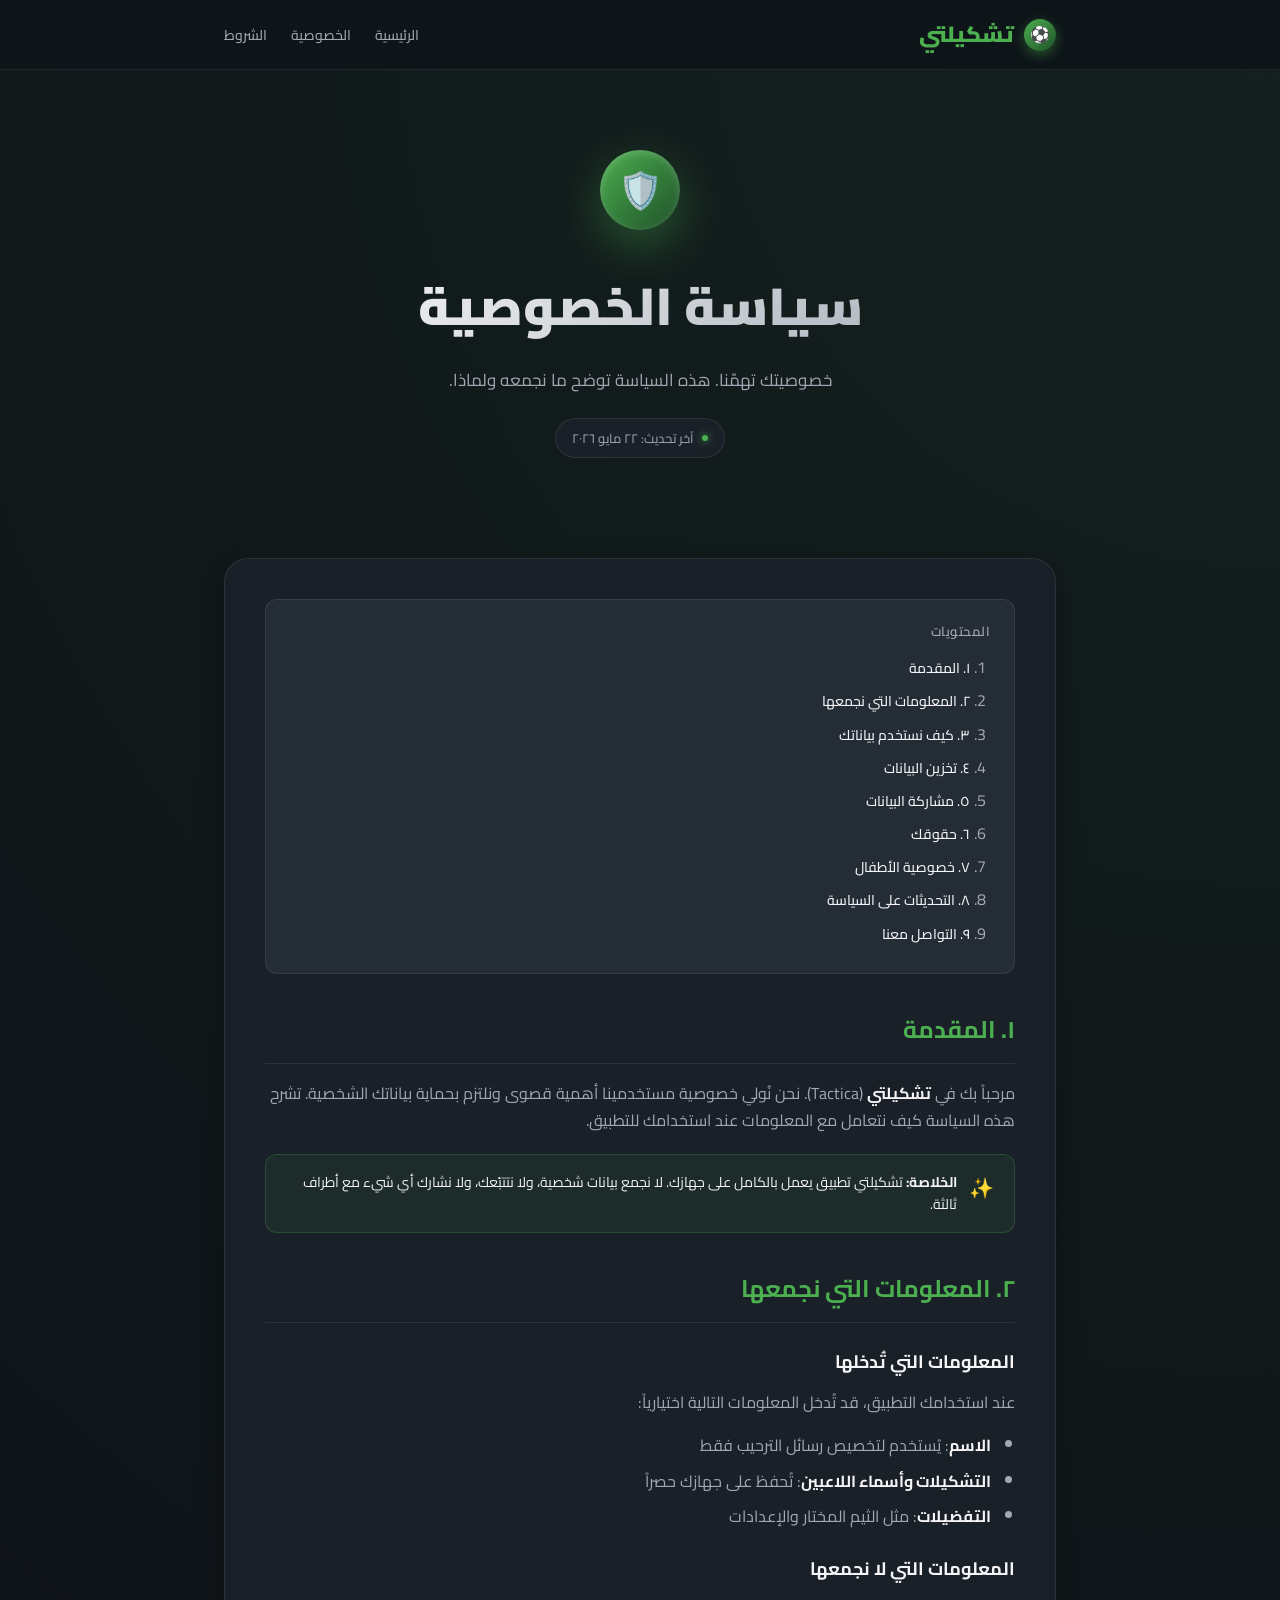
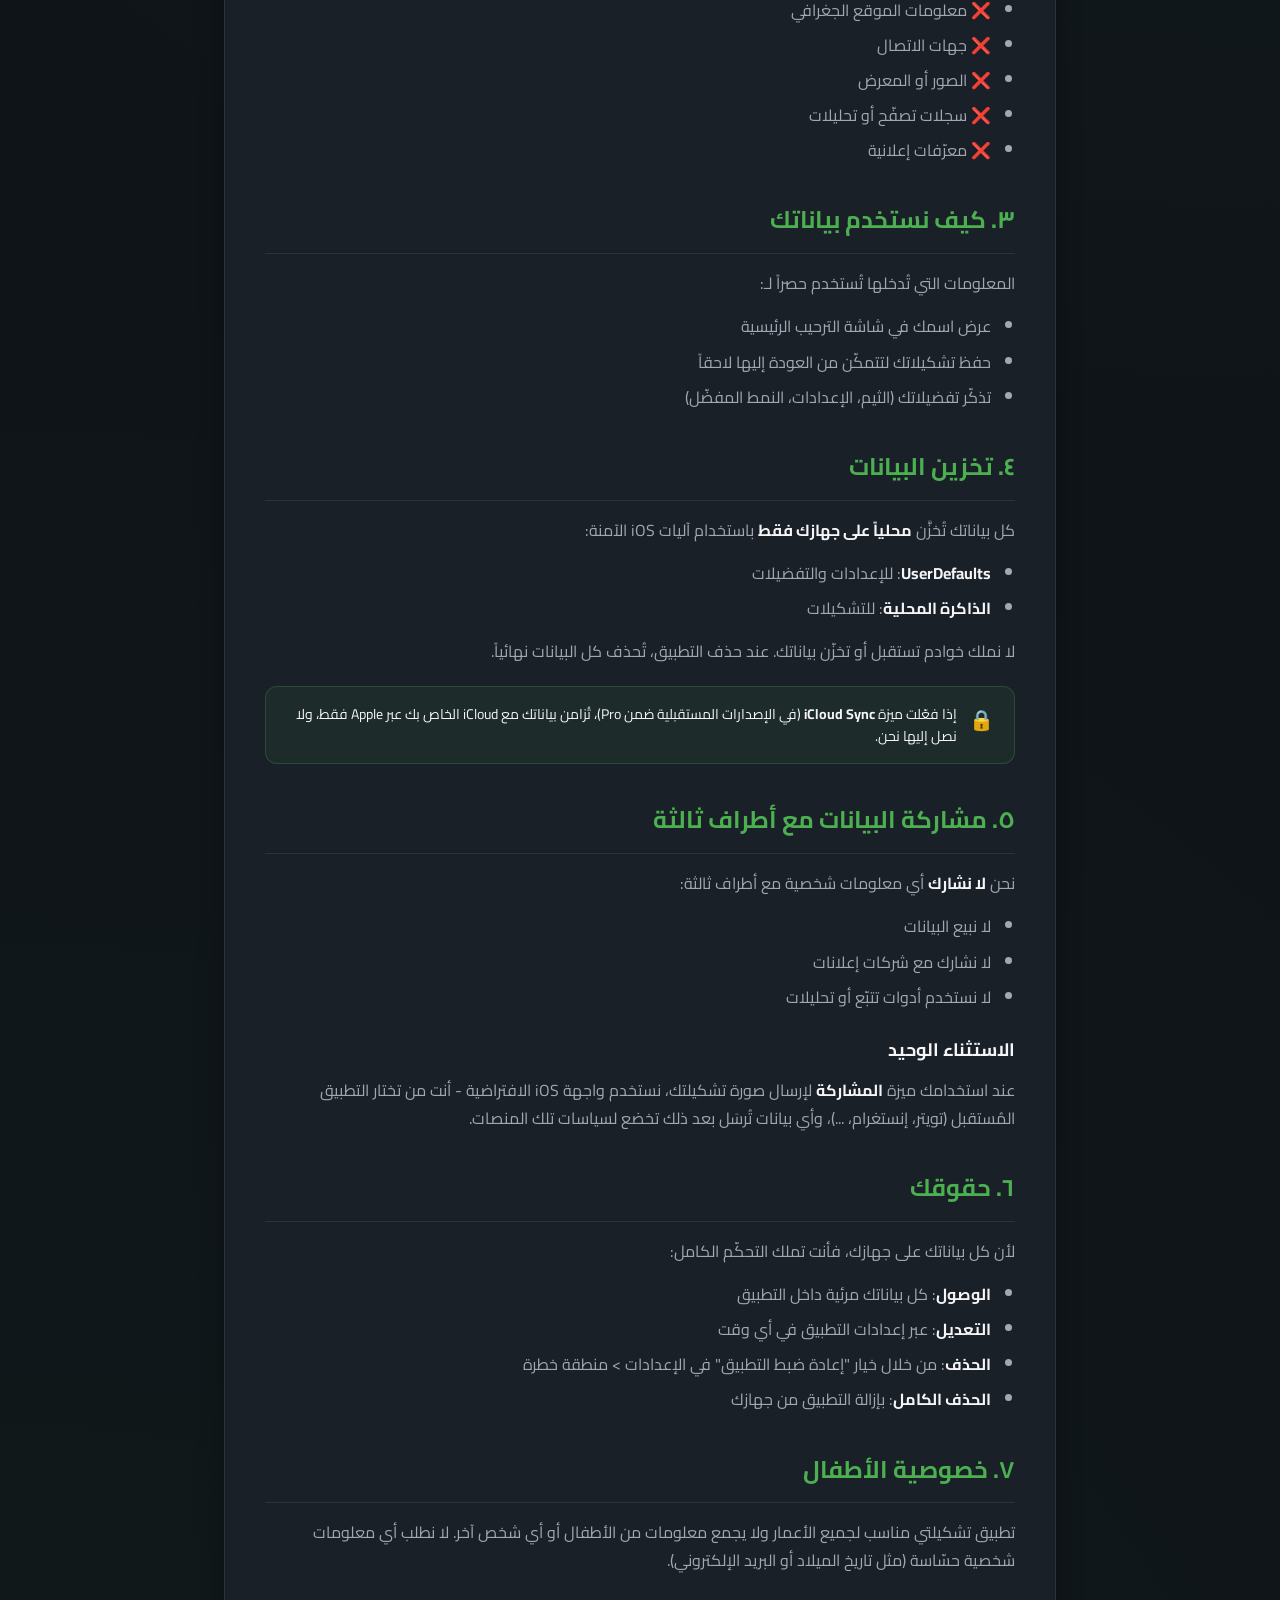
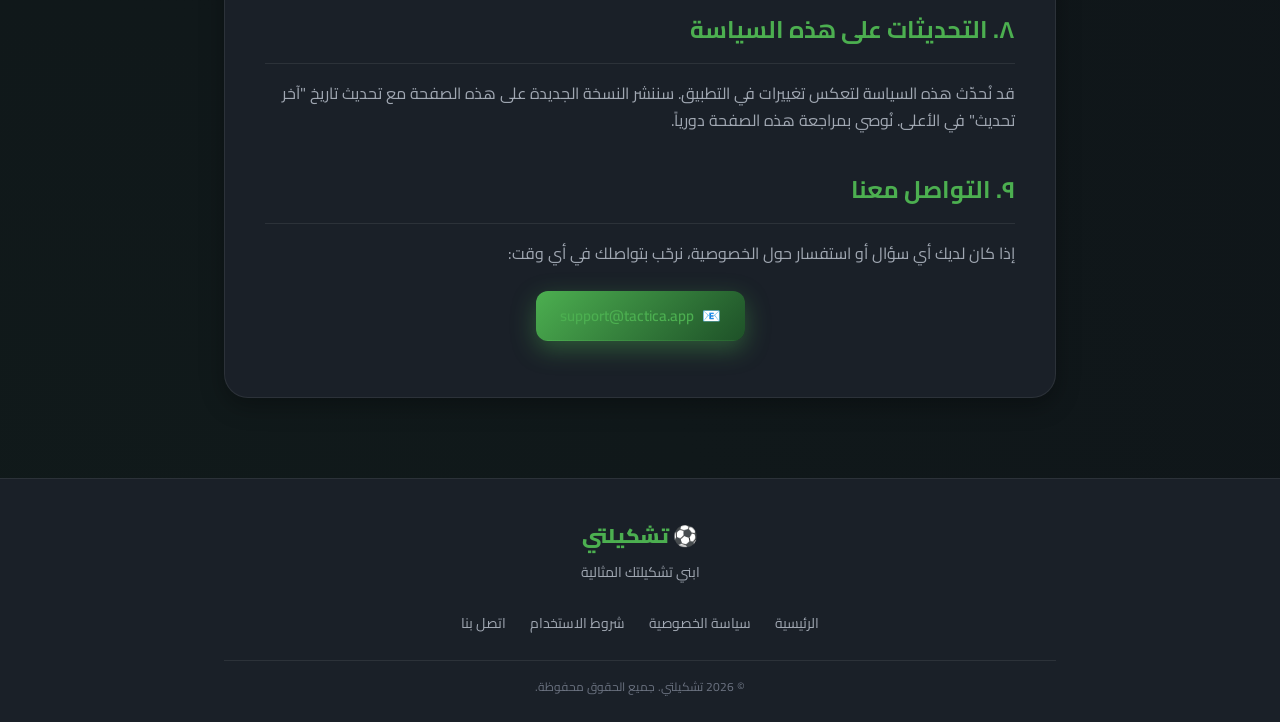
==== privacy.html @ 448132c6 "first commit: initial web pages (landing, privacy, terms)" ====
<!DOCTYPE html>
<html lang="ar" dir="rtl">
<head>
    <meta charset="UTF-8">
    <meta name="viewport" content="width=device-width, initial-scale=1.0">
    <meta name="description" content="سياسة الخصوصية لتطبيق تشكيلتي">
    <meta name="theme-color" content="#0F1419">
    <title>سياسة الخصوصية - تشكيلتي</title>
    <link rel="stylesheet" href="styles.css">
</head>
<body>

    <!-- Navbar -->
    <nav class="navbar">
        <div class="navbar-inner">
            <a href="index.html" class="logo">
                <span class="logo-icon">⚽</span>
                <span>تشكيلتي</span>
            </a>
            <ul class="nav-links">
                <li><a href="index.html">الرئيسية</a></li>
                <li><a href="privacy.html">الخصوصية</a></li>
                <li><a href="terms.html">الشروط</a></li>
            </ul>
        </div>
    </nav>

    <!-- Hero -->
    <section class="hero">
        <div class="container">
            <div class="hero-icon">🛡️</div>
            <h1>سياسة الخصوصية</h1>
            <p class="hero-subtitle">خصوصيتك تهمّنا. هذه السياسة توضح ما نجمعه ولماذا.</p>
            <div class="hero-meta">
                <span class="hero-meta-dot"></span>
                <span>آخر تحديث: ٢٢ مايو ٢٠٢٦</span>
            </div>
        </div>
    </section>

    <!-- Content -->
    <section class="content">
        <div class="container">
            <div class="content-card">

                <!-- TOC -->
                <div class="toc">
                    <div class="toc-title">المحتويات</div>
                    <ol>
                        <li><a href="#intro">١. المقدمة</a></li>
                        <li><a href="#collected">٢. المعلومات التي نجمعها</a></li>
                        <li><a href="#usage">٣. كيف نستخدم بياناتك</a></li>
                        <li><a href="#storage">٤. تخزين البيانات</a></li>
                        <li><a href="#sharing">٥. مشاركة البيانات</a></li>
                        <li><a href="#rights">٦. حقوقك</a></li>
                        <li><a href="#children">٧. خصوصية الأطفال</a></li>
                        <li><a href="#changes">٨. التحديثات على السياسة</a></li>
                        <li><a href="#contact">٩. التواصل معنا</a></li>
                    </ol>
                </div>

                <h2 id="intro">١. المقدمة</h2>
                <p>مرحباً بك في <strong>تشكيلتي</strong> (Tactica). نحن نُولي خصوصية مستخدمينا أهمية قصوى ونلتزم بحماية بياناتك الشخصية. تشرح هذه السياسة كيف نتعامل مع المعلومات عند استخدامك للتطبيق.</p>

                <div class="info-box">
                    <span class="info-box-icon">✨</span>
                    <div class="info-box-content">
                        <strong>الخلاصة:</strong> تشكيلتي تطبيق يعمل بالكامل على جهازك. لا نجمع بيانات شخصية، ولا نتتبّعك، ولا نشارك أي شيء مع أطراف ثالثة.
                    </div>
                </div>

                <h2 id="collected">٢. المعلومات التي نجمعها</h2>

                <h3>المعلومات التي تُدخلها</h3>
                <p>عند استخدامك التطبيق، قد تُدخل المعلومات التالية اختيارياً:</p>
                <ul>
                    <li><strong>الاسم</strong>: يُستخدم لتخصيص رسائل الترحيب فقط</li>
                    <li><strong>التشكيلات وأسماء اللاعبين</strong>: تُحفظ على جهازك حصراً</li>
                    <li><strong>التفضيلات</strong>: مثل الثيم المختار والإعدادات</li>
                </ul>

                <h3>المعلومات التي لا نجمعها</h3>
                <ul>
                    <li>❌ معلومات الموقع الجغرافي</li>
                    <li>❌ جهات الاتصال</li>
                    <li>❌ الصور أو المعرض</li>
                    <li>❌ سجلات تصفّح أو تحليلات</li>
                    <li>❌ معرّفات إعلانية</li>
                </ul>

                <h2 id="usage">٣. كيف نستخدم بياناتك</h2>
                <p>المعلومات التي تُدخلها تُستخدم حصراً لـ:</p>
                <ul>
                    <li>عرض اسمك في شاشة الترحيب الرئيسية</li>
                    <li>حفظ تشكيلاتك لتتمكّن من العودة إليها لاحقاً</li>
                    <li>تذكّر تفضيلاتك (الثيم، الإعدادات، النمط المفضّل)</li>
                </ul>

                <h2 id="storage">٤. تخزين البيانات</h2>
                <p>كل بياناتك تُخزَّن <strong>محلياً على جهازك فقط</strong> باستخدام آليات iOS الآمنة:</p>
                <ul>
                    <li><strong>UserDefaults</strong>: للإعدادات والتفضيلات</li>
                    <li><strong>الذاكرة المحلية</strong>: للتشكيلات</li>
                </ul>
                <p>لا نملك خوادم تستقبل أو تخزّن بياناتك. عند حذف التطبيق، تُحذف كل البيانات نهائياً.</p>

                <div class="info-box">
                    <span class="info-box-icon">🔒</span>
                    <div class="info-box-content">
                        إذا فعّلت ميزة <strong>iCloud Sync</strong> (في الإصدارات المستقبلية ضمن Pro)، تُزامن بياناتك مع iCloud الخاص بك عبر Apple فقط، ولا نصل إليها نحن.
                    </div>
                </div>

                <h2 id="sharing">٥. مشاركة البيانات مع أطراف ثالثة</h2>
                <p>نحن <strong>لا نشارك</strong> أي معلومات شخصية مع أطراف ثالثة:</p>
                <ul>
                    <li>لا نبيع البيانات</li>
                    <li>لا نشارك مع شركات إعلانات</li>
                    <li>لا نستخدم أدوات تتبّع أو تحليلات</li>
                </ul>

                <h3>الاستثناء الوحيد</h3>
                <p>عند استخدامك ميزة <strong>المشاركة</strong> لإرسال صورة تشكيلتك، نستخدم واجهة iOS الافتراضية - أنت من تختار التطبيق المُستقبل (تويتر، إنستغرام، ...)، وأي بيانات تُرسَل بعد ذلك تخضع لسياسات تلك المنصات.</p>

                <h2 id="rights">٦. حقوقك</h2>
                <p>لأن كل بياناتك على جهازك، فأنت تملك التحكّم الكامل:</p>
                <ul>
                    <li><strong>الوصول</strong>: كل بياناتك مرئية داخل التطبيق</li>
                    <li><strong>التعديل</strong>: عبر إعدادات التطبيق في أي وقت</li>
                    <li><strong>الحذف</strong>: من خلال خيار "إعادة ضبط التطبيق" في الإعدادات > منطقة خطرة</li>
                    <li><strong>الحذف الكامل</strong>: بإزالة التطبيق من جهازك</li>
                </ul>

                <h2 id="children">٧. خصوصية الأطفال</h2>
                <p>تطبيق تشكيلتي مناسب لجميع الأعمار ولا يجمع معلومات من الأطفال أو أي شخص آخر. لا نطلب أي معلومات شخصية حسّاسة (مثل تاريخ الميلاد أو البريد الإلكتروني).</p>

                <h2 id="changes">٨. التحديثات على هذه السياسة</h2>
                <p>قد نُحدّث هذه السياسة لتعكس تغييرات في التطبيق. سننشر النسخة الجديدة على هذه الصفحة مع تحديث تاريخ "آخر تحديث" في الأعلى. نُوصي بمراجعة هذه الصفحة دورياً.</p>

                <h2 id="contact">٩. التواصل معنا</h2>
                <p>إذا كان لديك أي سؤال أو استفسار حول الخصوصية، نرحّب بتواصلك في أي وقت:</p>
                <p style="text-align: center; margin-top: 24px;">
                    <a href="mailto:support@tactica.app?subject=استفسار%20الخصوصية" class="btn btn-primary">
                        <span>📧</span>
                        <span>support@tactica.app</span>
                    </a>
                </p>

            </div>
        </div>
    </section>

    <!-- Footer -->
    <footer class="footer">
        <div class="container">
            <div class="footer-logo">⚽ تشكيلتي</div>
            <p class="footer-tagline">ابني تشكيلتك المثالية</p>
            <ul class="footer-links">
                <li><a href="index.html">الرئيسية</a></li>
                <li><a href="privacy.html">سياسة الخصوصية</a></li>
                <li><a href="terms.html">شروط الاستخدام</a></li>
                <li><a href="mailto:support@tactica.app">اتصل بنا</a></li>
            </ul>
            <p class="footer-copyright">
                © 2026 تشكيلتي. جميع الحقوق محفوظة.
            </p>
        </div>
    </footer>

</body>
</html>
---- styles.css ----
/* ============================================
   تشكيلتي - Tactica
   Shared styles for all web pages
   ============================================ */

@import url('https://fonts.googleapis.com/css2?family=Cairo:wght@400;500;600;700;900&display=swap');

/* ===== Reset ===== */
*, *::before, *::after {
    margin: 0;
    padding: 0;
    box-sizing: border-box;
}

/* ===== Theme Variables ===== */
:root {
    --bg-primary:    #0F1419;
    --bg-secondary:  #1A2028;
    --bg-tertiary:   #242C36;
    --text-primary:  #F5F5F7;
    --text-secondary:#A1A8B3;
    --text-muted:    #6B7280;
    --brand-primary: #1E5128;
    --brand-accent:  #4CAF50;
    --brand-accent-glow: rgba(76, 175, 80, 0.4);
    --brand-premium: #F5C518;
    --border-light:  rgba(255, 255, 255, 0.08);
    --error:         #EF4444;
    --success:       #10B981;
    --radius-sm:     8px;
    --radius-md:     12px;
    --radius-lg:     16px;
    --radius-xl:     24px;
    --shadow-md:     0 8px 24px rgba(0, 0, 0, 0.3);
    --shadow-lg:     0 16px 48px rgba(0, 0, 0, 0.4);
}

/* ===== Base ===== */
html {
    direction: rtl;
    scroll-behavior: smooth;
}

body {
    font-family: 'Cairo', -apple-system, BlinkMacSystemFont, sans-serif;
    background: var(--bg-primary);
    color: var(--text-primary);
    line-height: 1.7;
    min-height: 100vh;
    overflow-x: hidden;
    background-image:
        radial-gradient(circle at top right, rgba(76, 175, 80, 0.08), transparent 50%),
        radial-gradient(circle at bottom left, rgba(30, 81, 40, 0.1), transparent 50%);
}

/* ===== Container ===== */
.container {
    max-width: 880px;
    margin: 0 auto;
    padding: 0 24px;
}

/* ===== Navbar ===== */
.navbar {
    position: sticky;
    top: 0;
    z-index: 100;
    background: rgba(15, 20, 25, 0.85);
    backdrop-filter: blur(20px);
    -webkit-backdrop-filter: blur(20px);
    border-bottom: 1px solid var(--border-light);
    padding: 16px 0;
}

.navbar-inner {
    display: flex;
    align-items: center;
    justify-content: space-between;
    max-width: 880px;
    margin: 0 auto;
    padding: 0 24px;
}

.logo {
    display: flex;
    align-items: center;
    gap: 10px;
    font-size: 22px;
    font-weight: 900;
    color: var(--brand-accent);
    text-decoration: none;
}

.logo-icon {
    width: 32px;
    height: 32px;
    background: linear-gradient(135deg, var(--brand-accent), var(--brand-primary));
    border-radius: 50%;
    display: flex;
    align-items: center;
    justify-content: center;
    font-size: 16px;
    box-shadow: 0 4px 12px var(--brand-accent-glow);
}

.nav-links {
    display: flex;
    gap: 24px;
    list-style: none;
}

.nav-links a {
    color: var(--text-secondary);
    text-decoration: none;
    font-weight: 500;
    font-size: 14px;
    transition: color 0.2s;
}

.nav-links a:hover {
    color: var(--brand-accent);
}

/* ===== Hero Section ===== */
.hero {
    padding: 80px 0 60px;
    text-align: center;
    position: relative;
}

.hero-icon {
    width: 80px;
    height: 80px;
    background: linear-gradient(135deg, var(--brand-accent), var(--brand-primary));
    border-radius: 50%;
    margin: 0 auto 32px;
    display: flex;
    align-items: center;
    justify-content: center;
    font-size: 36px;
    box-shadow:
        0 16px 48px var(--brand-accent-glow),
        inset 0 2px 8px rgba(255, 255, 255, 0.2);
}

.hero h1 {
    font-size: clamp(32px, 6vw, 52px);
    font-weight: 900;
    margin-bottom: 16px;
    background: linear-gradient(135deg, #fff, var(--text-secondary));
    -webkit-background-clip: text;
    -webkit-text-fill-color: transparent;
    background-clip: text;
}

.hero-subtitle {
    font-size: 17px;
    color: var(--text-secondary);
    max-width: 560px;
    margin: 0 auto;
    line-height: 1.6;
}

.hero-meta {
    margin-top: 24px;
    display: inline-flex;
    align-items: center;
    gap: 8px;
    padding: 8px 16px;
    background: var(--bg-secondary);
    border: 1px solid var(--border-light);
    border-radius: 999px;
    font-size: 13px;
    color: var(--text-secondary);
}

.hero-meta-dot {
    width: 6px;
    height: 6px;
    background: var(--brand-accent);
    border-radius: 50%;
    box-shadow: 0 0 8px var(--brand-accent);
}

/* ===== Content Card ===== */
.content {
    padding: 40px 0 80px;
}

.content-card {
    background: var(--bg-secondary);
    border: 1px solid var(--border-light);
    border-radius: var(--radius-xl);
    padding: 40px;
    box-shadow: var(--shadow-md);
}

.content-card h2 {
    font-size: 24px;
    font-weight: 700;
    color: var(--brand-accent);
    margin-top: 36px;
    margin-bottom: 16px;
    padding-bottom: 12px;
    border-bottom: 1px solid var(--border-light);
}

.content-card h2:first-child {
    margin-top: 0;
}

.content-card h3 {
    font-size: 18px;
    font-weight: 700;
    color: var(--text-primary);
    margin-top: 24px;
    margin-bottom: 12px;
}

.content-card p {
    color: var(--text-secondary);
    margin-bottom: 16px;
    font-size: 16px;
}

.content-card ul, .content-card ol {
    color: var(--text-secondary);
    margin-bottom: 16px;
    padding-right: 24px;
}

.content-card li {
    margin-bottom: 8px;
}

.content-card strong {
    color: var(--text-primary);
    font-weight: 700;
}

.content-card a {
    color: var(--brand-accent);
    text-decoration: none;
    border-bottom: 1px solid transparent;
    transition: border-color 0.2s;
}

.content-card a:hover {
    border-bottom-color: var(--brand-accent);
}

/* ===== Section TOC ===== */
.toc {
    background: var(--bg-tertiary);
    border-radius: var(--radius-md);
    padding: 20px 24px;
    margin-bottom: 32px;
    border: 1px solid var(--border-light);
}

.toc-title {
    font-size: 13px;
    color: var(--text-secondary);
    font-weight: 600;
    margin-bottom: 12px;
    text-transform: uppercase;
    letter-spacing: 0.5px;
}

.toc ol {
    margin: 0;
    padding-right: 20px;
}

.toc li {
    margin-bottom: 6px;
}

.toc a {
    color: var(--text-primary);
    font-size: 14px;
    font-weight: 500;
}

/* ===== Info Box ===== */
.info-box {
    background: rgba(76, 175, 80, 0.08);
    border: 1px solid rgba(76, 175, 80, 0.25);
    border-radius: var(--radius-md);
    padding: 16px 20px;
    margin: 20px 0;
    display: flex;
    gap: 12px;
    align-items: flex-start;
}

.info-box-icon {
    font-size: 20px;
    flex-shrink: 0;
}

.info-box-content {
    color: var(--text-primary);
    font-size: 14px;
    line-height: 1.6;
}

.info-box.warning {
    background: rgba(245, 158, 11, 0.08);
    border-color: rgba(245, 158, 11, 0.25);
}

/* ===== Buttons ===== */
.btn {
    display: inline-flex;
    align-items: center;
    gap: 8px;
    padding: 12px 24px;
    border-radius: var(--radius-md);
    font-family: inherit;
    font-weight: 600;
    font-size: 15px;
    text-decoration: none;
    cursor: pointer;
    transition: all 0.2s;
    border: none;
}

.btn-primary {
    background: linear-gradient(135deg, var(--brand-accent), var(--brand-primary));
    color: white;
    box-shadow: 0 8px 24px var(--brand-accent-glow);
}

.btn-primary:hover {
    transform: translateY(-2px);
    box-shadow: 0 12px 32px var(--brand-accent-glow);
}

.btn-secondary {
    background: var(--bg-secondary);
    color: var(--text-primary);
    border: 1px solid var(--border-light);
}

.btn-secondary:hover {
    background: var(--bg-tertiary);
}

/* ===== Footer ===== */
.footer {
    background: var(--bg-secondary);
    border-top: 1px solid var(--border-light);
    padding: 40px 0 24px;
    text-align: center;
}

.footer-logo {
    font-size: 20px;
    font-weight: 900;
    color: var(--brand-accent);
    margin-bottom: 8px;
}

.footer-tagline {
    color: var(--text-secondary);
    font-size: 14px;
    margin-bottom: 24px;
}

.footer-links {
    display: flex;
    gap: 24px;
    justify-content: center;
    list-style: none;
    margin-bottom: 24px;
    flex-wrap: wrap;
}

.footer-links a {
    color: var(--text-secondary);
    text-decoration: none;
    font-size: 14px;
    transition: color 0.2s;
}

.footer-links a:hover {
    color: var(--brand-accent);
}

.footer-copyright {
    color: var(--text-muted);
    font-size: 12px;
    padding-top: 16px;
    border-top: 1px solid var(--border-light);
}

/* ===== Responsive ===== */
@media (max-width: 640px) {
    .content-card {
        padding: 24px;
        border-radius: var(--radius-lg);
    }

    .hero {
        padding: 60px 0 40px;
    }

    .nav-links {
        gap: 16px;
    }

    .nav-links a {
        font-size: 13px;
    }
}

/* ===== Animations ===== */
@keyframes fadeInUp {
    from {
        opacity: 0;
        transform: translateY(20px);
    }
    to {
        opacity: 1;
        transform: translateY(0);
    }
}

.hero, .content-card {
    animation: fadeInUp 0.6s ease-out;
}
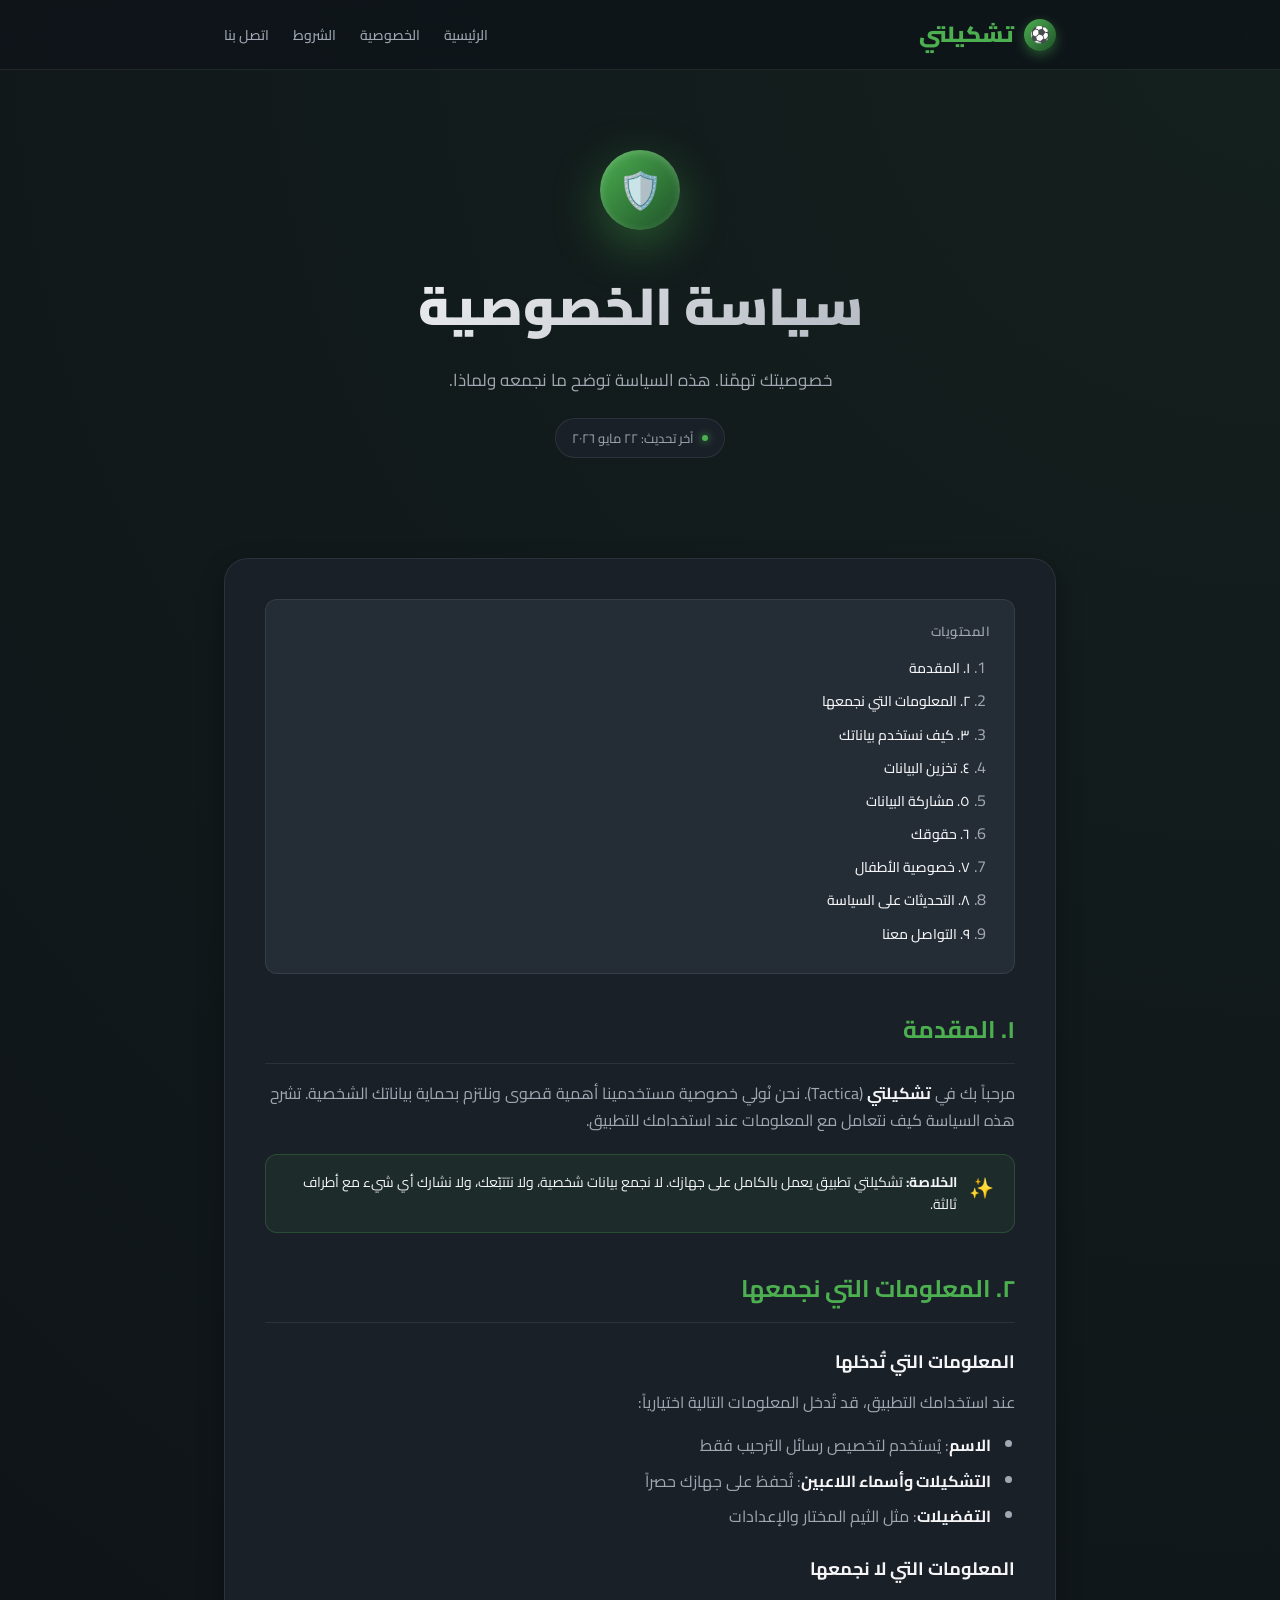
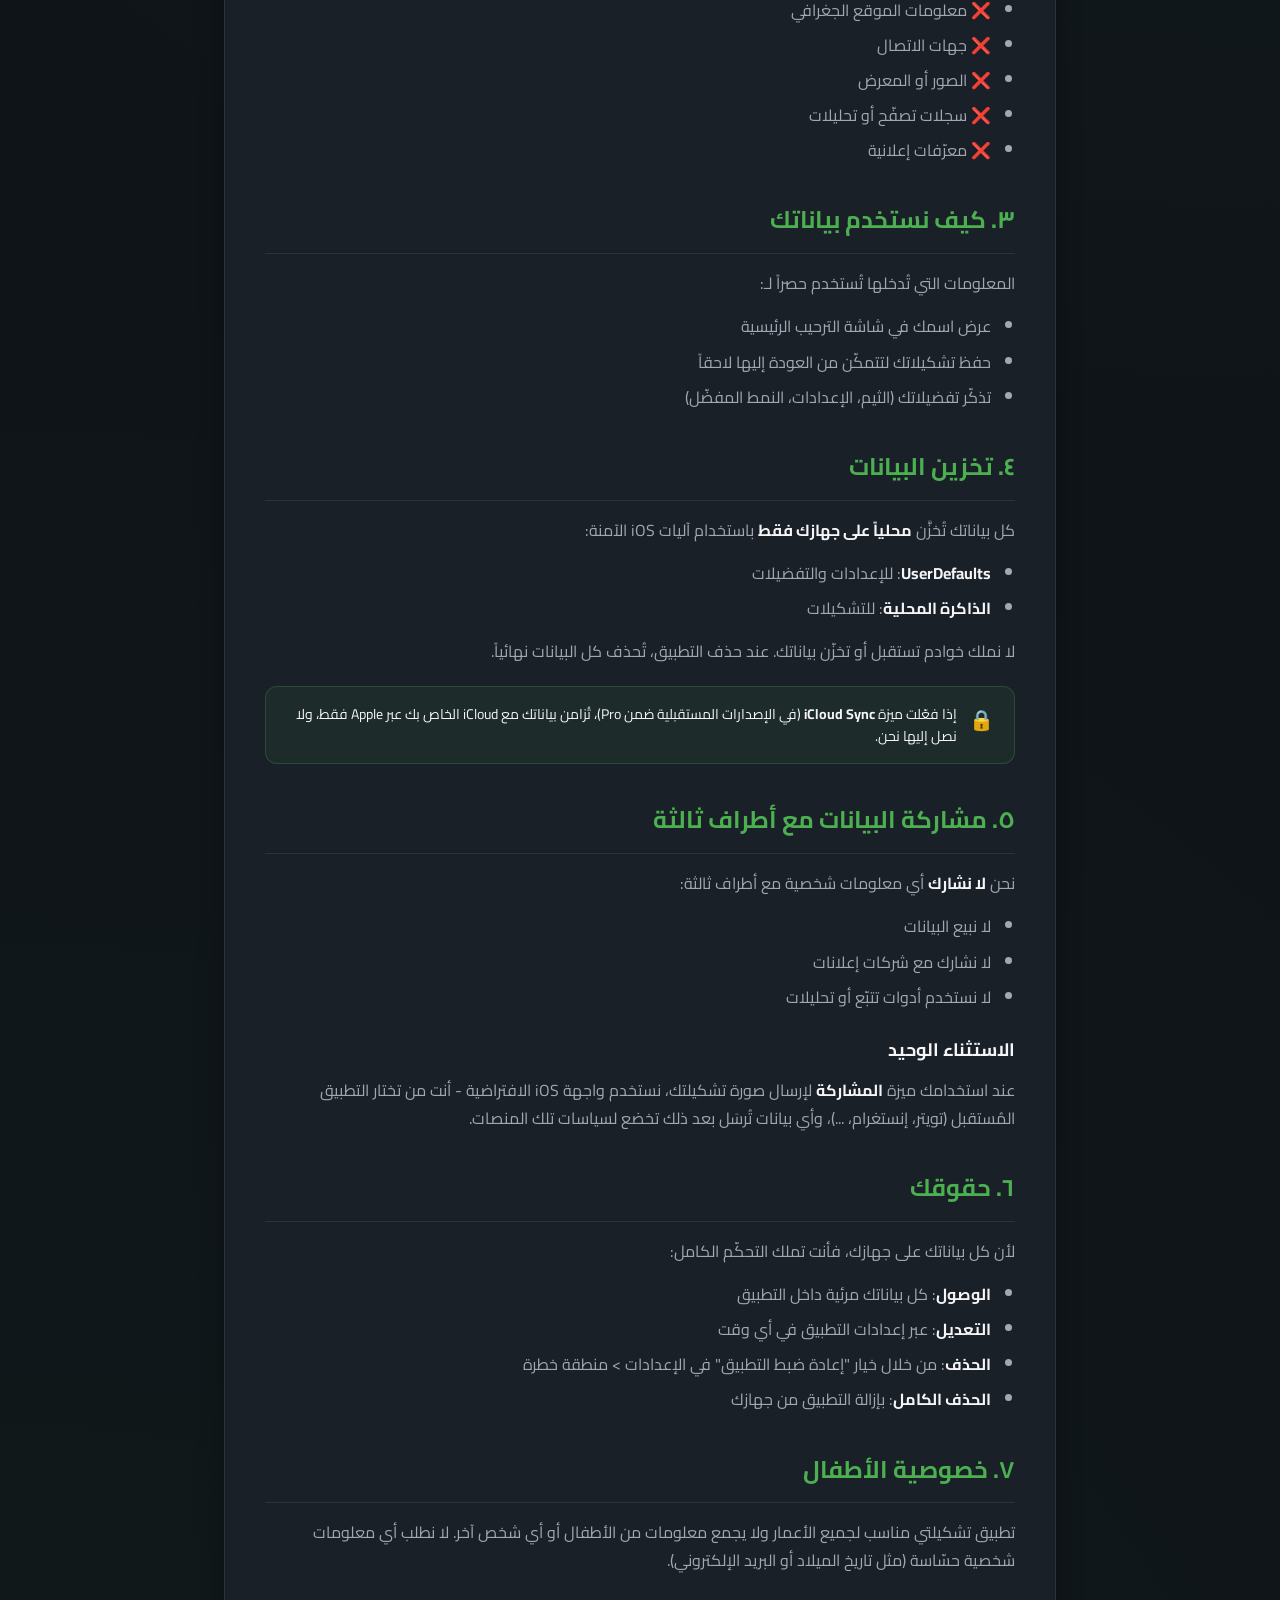
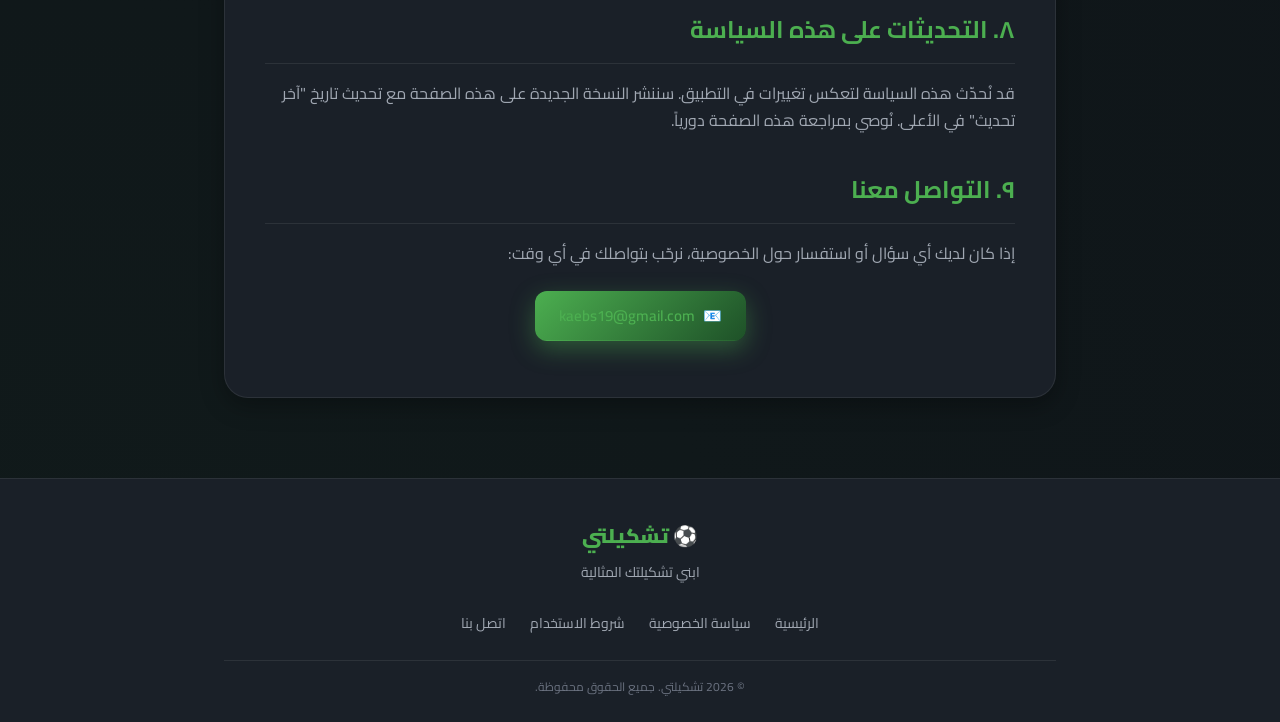
==== commit 00405e4c: "Add contact page with social links + update navbars - New contact.html with email (kaebs19@gmail.com" ====
--- a/privacy.html
+++ b/privacy.html
@@ -21,6 +21,7 @@
                 <li><a href="index.html">الرئيسية</a></li>
                 <li><a href="privacy.html">الخصوصية</a></li>
                 <li><a href="terms.html">الشروط</a></li>
+                <li><a href="contact.html">اتصل بنا</a></li>
             </ul>
         </div>
     </nav>
@@ -140,9 +141,9 @@
                 <h2 id="contact">٩. التواصل معنا</h2>
                 <p>إذا كان لديك أي سؤال أو استفسار حول الخصوصية، نرحّب بتواصلك في أي وقت:</p>
                 <p style="text-align: center; margin-top: 24px;">
-                    <a href="mailto:support@tactica.app?subject=استفسار%20الخصوصية" class="btn btn-primary">
+                    <a href="mailto:kaebs19@gmail.com?subject=استفسار%20الخصوصية" class="btn btn-primary">
                         <span>📧</span>
-                        <span>support@tactica.app</span>
+                        <span>kaebs19@gmail.com</span>
                     </a>
                 </p>
 
@@ -159,7 +160,7 @@
                 <li><a href="index.html">الرئيسية</a></li>
                 <li><a href="privacy.html">سياسة الخصوصية</a></li>
                 <li><a href="terms.html">شروط الاستخدام</a></li>
-                <li><a href="mailto:support@tactica.app">اتصل بنا</a></li>
+                <li><a href="contact.html">اتصل بنا</a></li>
             </ul>
             <p class="footer-copyright">
                 © 2026 تشكيلتي. جميع الحقوق محفوظة.
